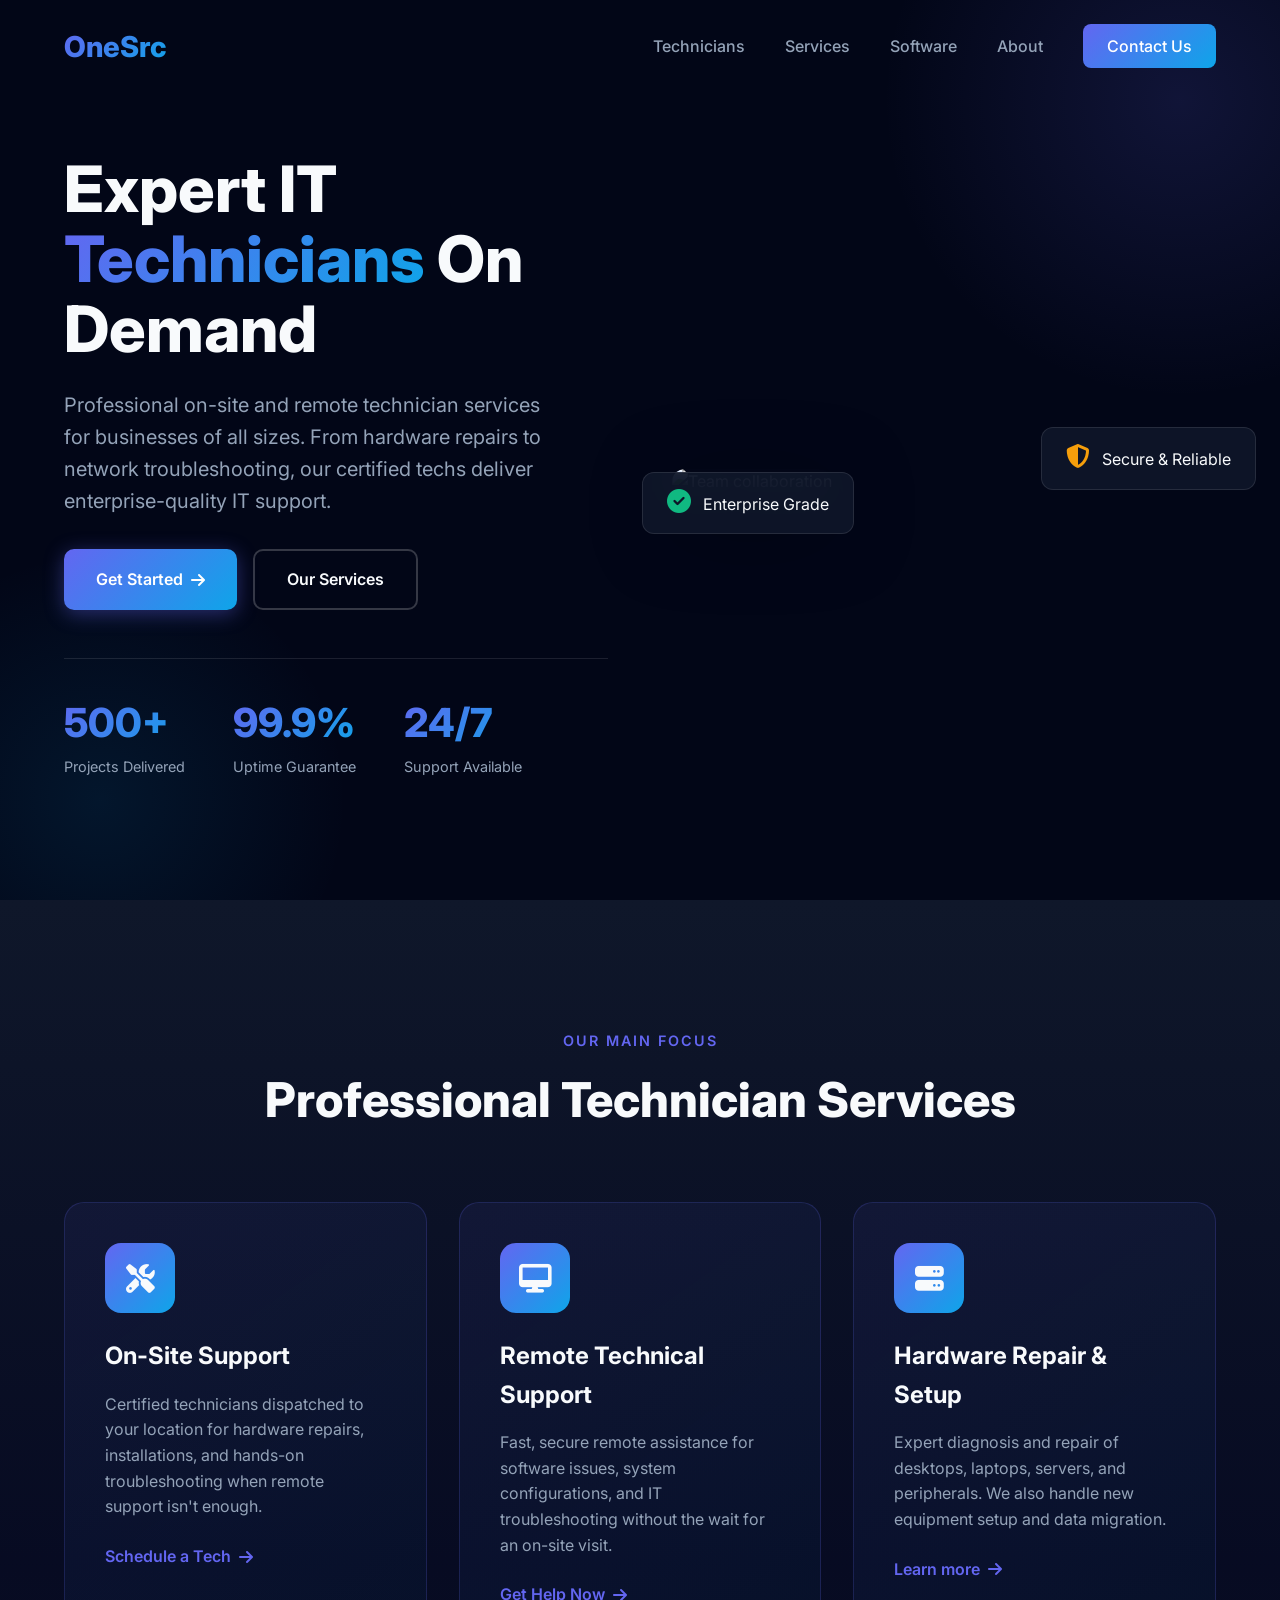
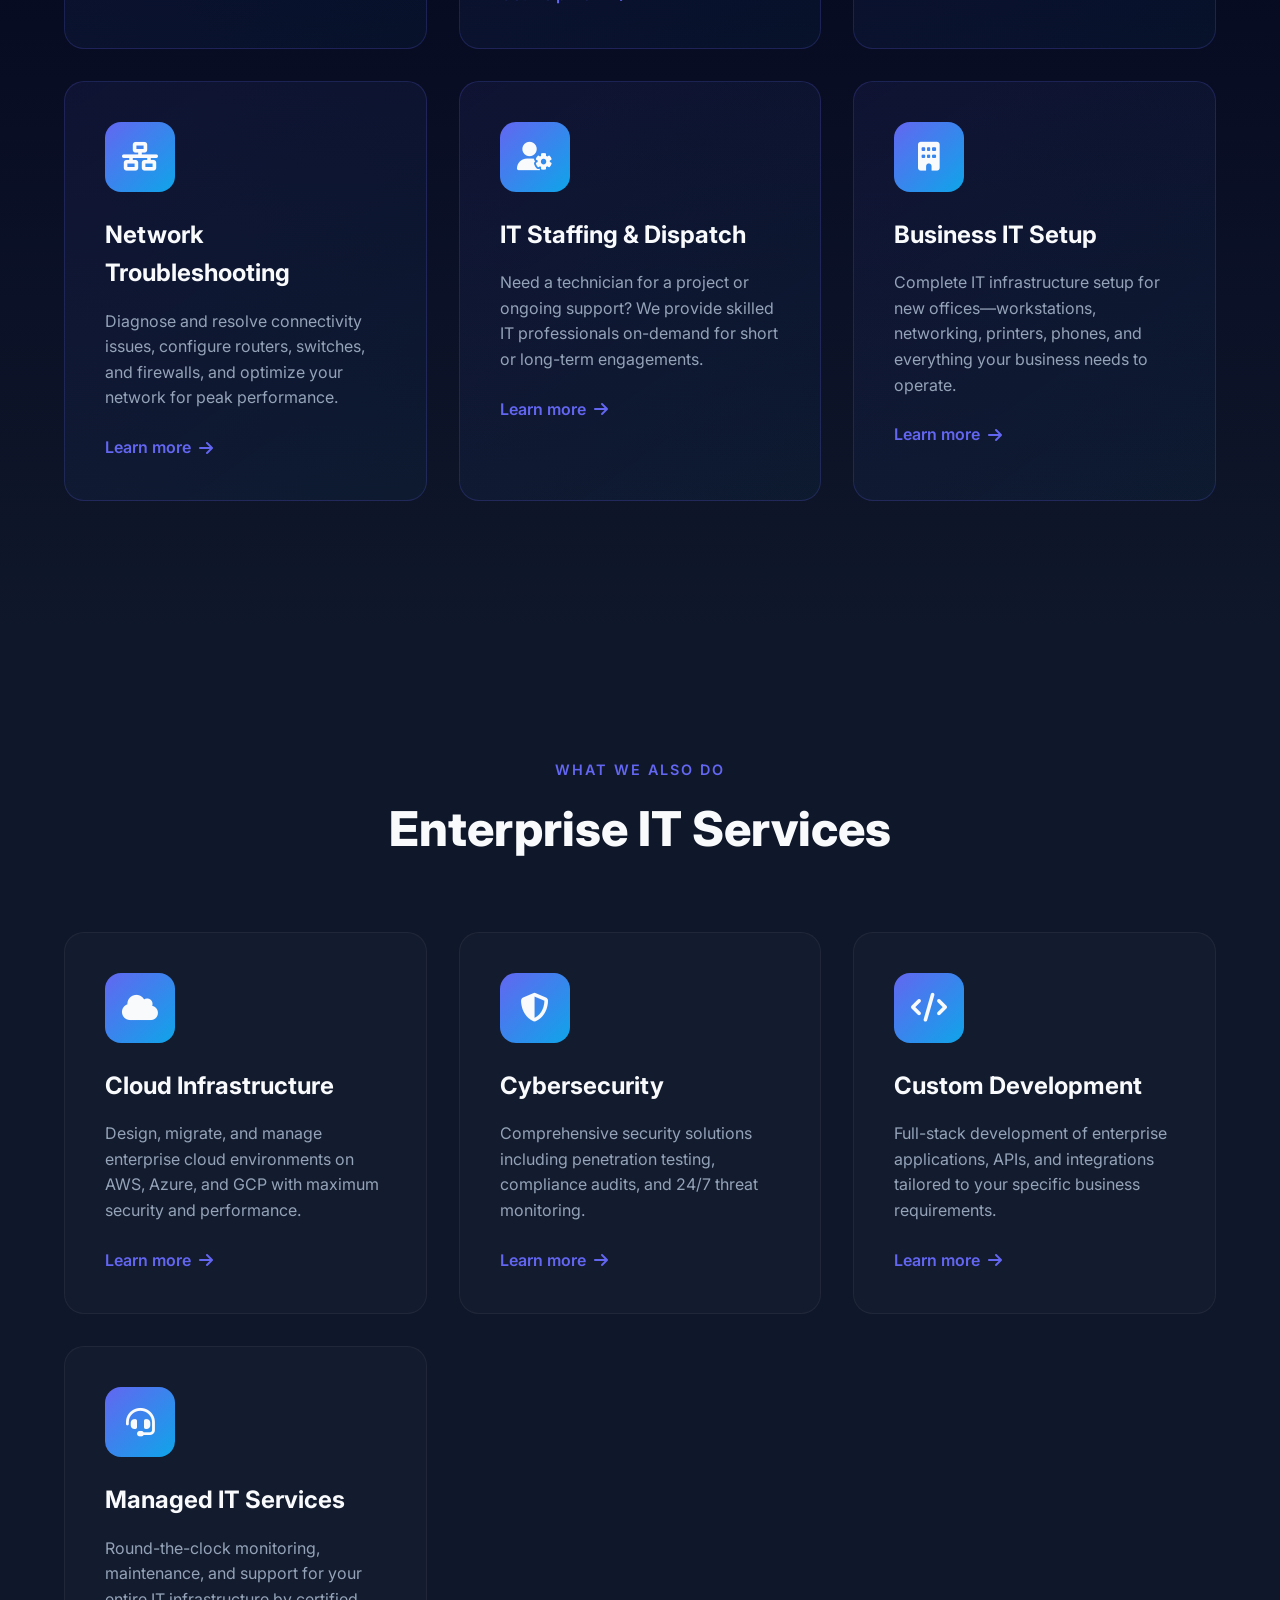
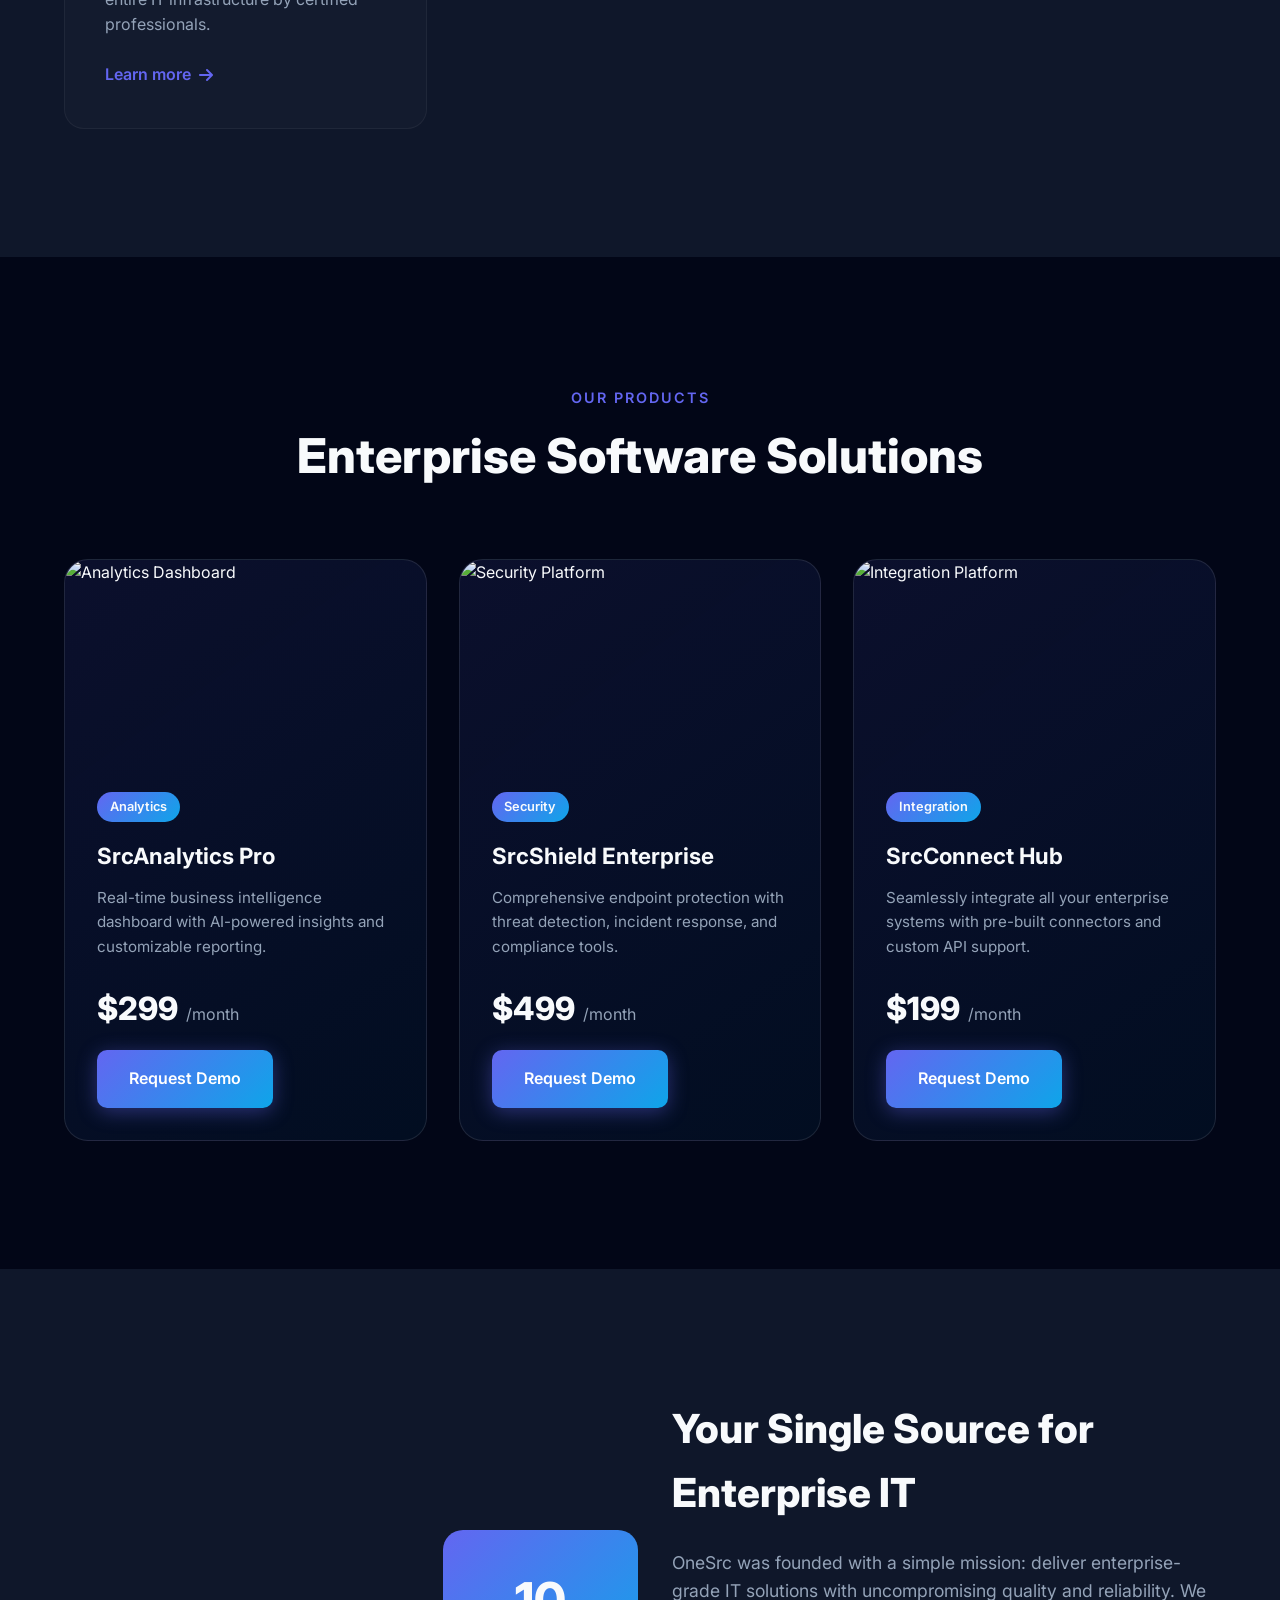
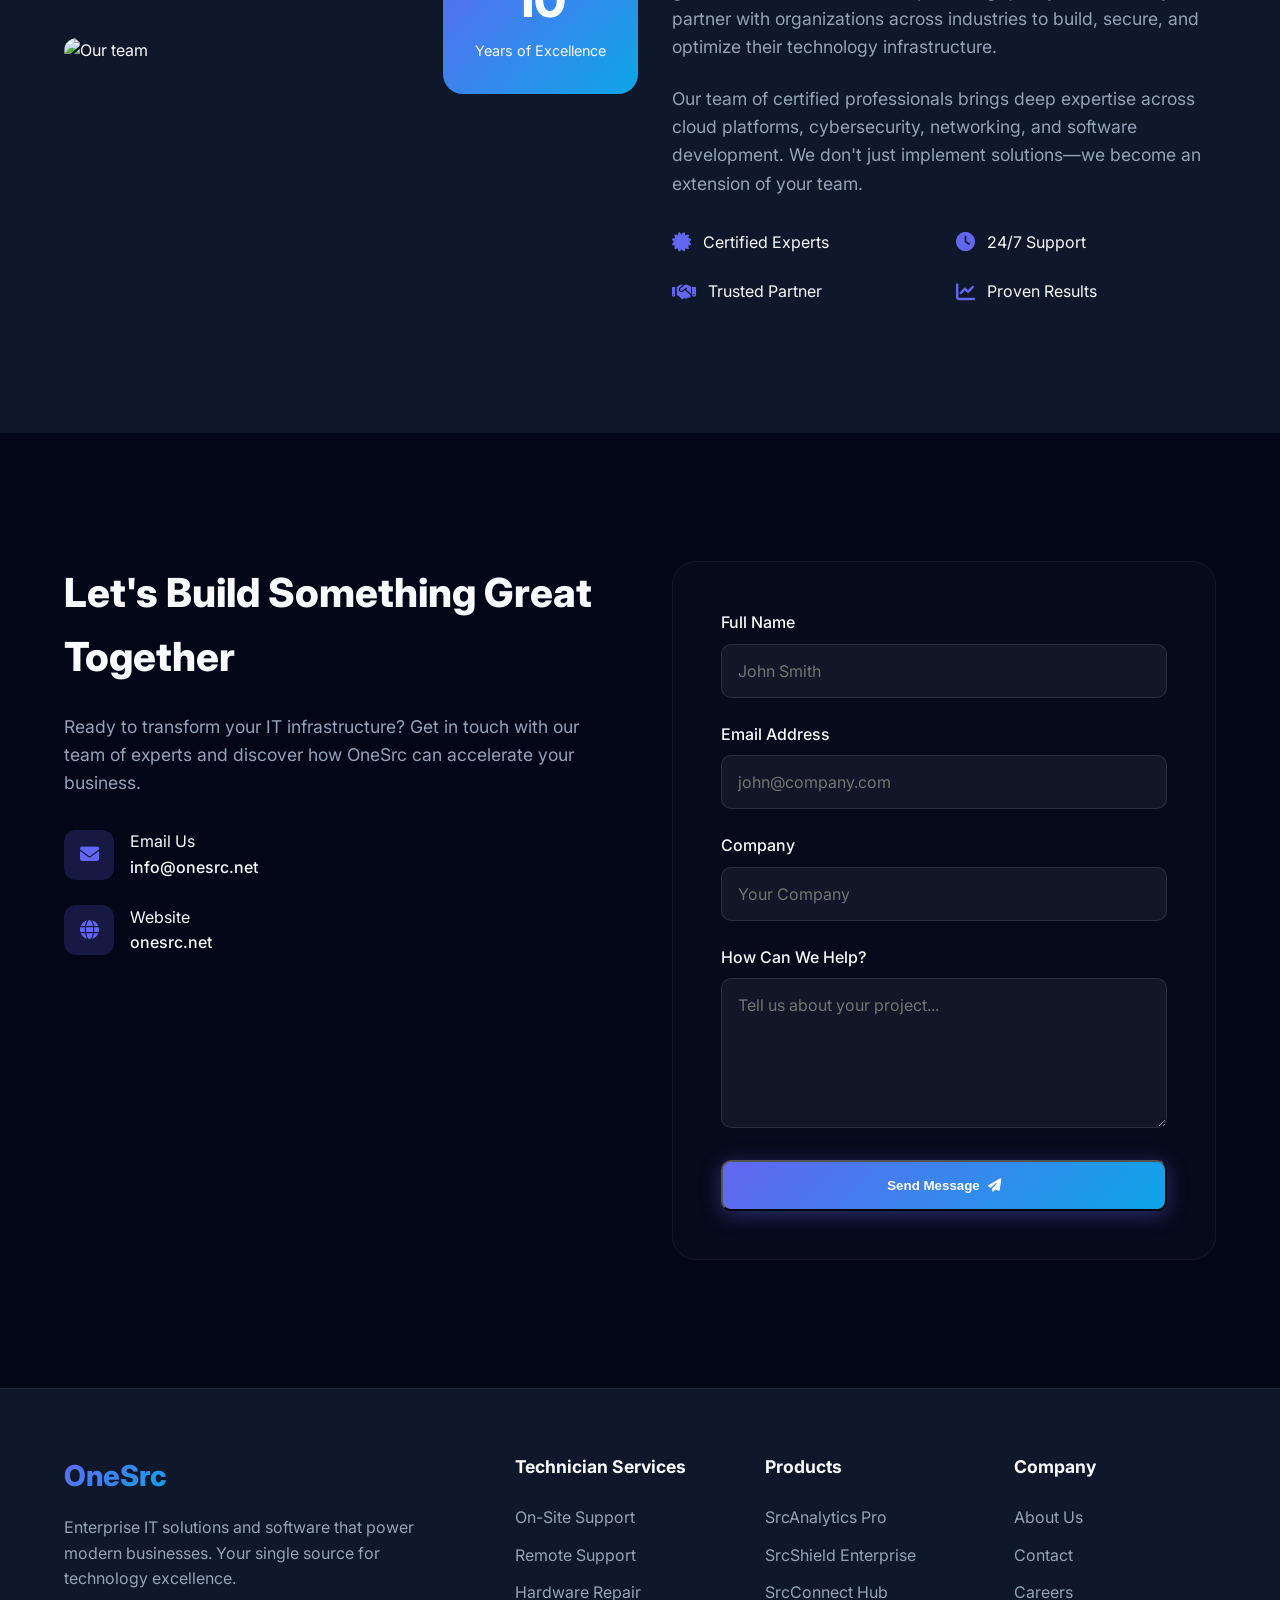
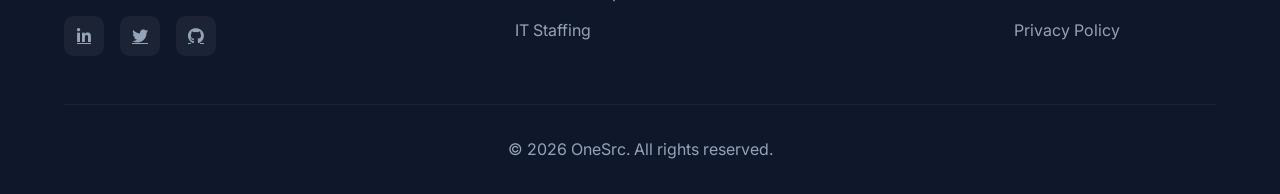
==== index.html @ 8cc58cd1 "Add files via upload" ====
<!DOCTYPE html>
<html lang="en">
<head>
    <meta charset="UTF-8">
    <meta name="viewport" content="width=device-width, initial-scale=1.0">
    <title>OneSrc | Enterprise IT Solutions & Software</title>
    <link href="https://fonts.googleapis.com/css2?family=Inter:wght@300;400;500;600;700;800&display=swap" rel="stylesheet">
    <link rel="stylesheet" href="https://cdnjs.cloudflare.com/ajax/libs/font-awesome/6.4.0/css/all.min.css">
    <style>
        * {
            margin: 0;
            padding: 0;
            box-sizing: border-box;
        }

        :root {
            --primary: #6366f1;
            --primary-dark: #4f46e5;
            --secondary: #0ea5e9;
            --dark: #0f172a;
            --darker: #020617;
            --light: #f8fafc;
            --gray: #94a3b8;
            --gradient: linear-gradient(135deg, #6366f1 0%, #0ea5e9 100%);
        }

        html {
            scroll-behavior: smooth;
        }

        body {
            font-family: 'Inter', sans-serif;
            background: var(--darker);
            color: var(--light);
            line-height: 1.6;
            overflow-x: hidden;
        }

        /* Navigation */
        nav {
            position: fixed;
            top: 0;
            width: 100%;
            padding: 1.5rem 5%;
            display: flex;
            justify-content: space-between;
            align-items: center;
            z-index: 1000;
            transition: all 0.3s ease;
        }

        nav.scrolled {
            background: rgba(15, 23, 42, 0.95);
            backdrop-filter: blur(20px);
            padding: 1rem 5%;
            box-shadow: 0 4px 30px rgba(0, 0, 0, 0.3);
        }

        .logo {
            font-size: 1.8rem;
            font-weight: 800;
            background: var(--gradient);
            -webkit-background-clip: text;
            -webkit-text-fill-color: transparent;
            background-clip: text;
        }

        .nav-links {
            display: flex;
            gap: 2.5rem;
            list-style: none;
        }

        .nav-links a {
            color: var(--gray);
            text-decoration: none;
            font-weight: 500;
            transition: color 0.3s ease;
        }

        .nav-links a:hover {
            color: var(--light);
        }

        .nav-cta {
            background: var(--gradient);
            padding: 0.75rem 1.5rem;
            border-radius: 8px;
            color: white !important;
        }

        .hamburger {
            display: none;
            flex-direction: column;
            cursor: pointer;
            gap: 5px;
        }

        .hamburger span {
            width: 25px;
            height: 2px;
            background: var(--light);
            transition: 0.3s;
        }

        /* Hero Section */
        .hero {
            min-height: 100vh;
            display: flex;
            align-items: center;
            justify-content: center;
            padding: 8rem 5% 4rem;
            position: relative;
            overflow: hidden;
        }

        .hero::before {
            content: '';
            position: absolute;
            width: 600px;
            height: 600px;
            background: radial-gradient(circle, rgba(99, 102, 241, 0.15) 0%, transparent 70%);
            top: -200px;
            right: -200px;
            animation: pulse 8s ease-in-out infinite;
        }

        .hero::after {
            content: '';
            position: absolute;
            width: 500px;
            height: 500px;
            background: radial-gradient(circle, rgba(14, 165, 233, 0.1) 0%, transparent 70%);
            bottom: -150px;
            left: -150px;
            animation: pulse 10s ease-in-out infinite reverse;
        }

        @keyframes pulse {
            0%, 100% { transform: scale(1); opacity: 0.5; }
            50% { transform: scale(1.2); opacity: 0.8; }
        }

        .hero-content {
            max-width: 1400px;
            display: grid;
            grid-template-columns: 1fr 1fr;
            gap: 4rem;
            align-items: center;
            position: relative;
            z-index: 1;
        }

        .hero-text h1 {
            font-size: 4rem;
            font-weight: 800;
            line-height: 1.1;
            margin-bottom: 1.5rem;
        }

        .hero-text h1 span {
            background: var(--gradient);
            -webkit-background-clip: text;
            -webkit-text-fill-color: transparent;
            background-clip: text;
        }

        .hero-text p {
            font-size: 1.25rem;
            color: var(--gray);
            margin-bottom: 2rem;
            max-width: 500px;
        }

        .hero-buttons {
            display: flex;
            gap: 1rem;
        }

        .btn {
            padding: 1rem 2rem;
            border-radius: 10px;
            font-weight: 600;
            text-decoration: none;
            transition: all 0.3s ease;
            display: inline-flex;
            align-items: center;
            gap: 0.5rem;
        }

        .btn-primary {
            background: var(--gradient);
            color: white;
            box-shadow: 0 4px 20px rgba(99, 102, 241, 0.4);
        }

        .btn-primary:hover {
            transform: translateY(-3px);
            box-shadow: 0 8px 30px rgba(99, 102, 241, 0.5);
        }

        .btn-secondary {
            background: transparent;
            color: var(--light);
            border: 2px solid rgba(255, 255, 255, 0.2);
        }

        .btn-secondary:hover {
            border-color: var(--primary);
            background: rgba(99, 102, 241, 0.1);
        }

        .hero-image {
            position: relative;
        }

        .hero-image img {
            width: 100%;
            border-radius: 20px;
            box-shadow: 0 25px 80px rgba(0, 0, 0, 0.5);
        }

        .floating-card {
            position: absolute;
            background: rgba(15, 23, 42, 0.9);
            backdrop-filter: blur(20px);
            padding: 1rem 1.5rem;
            border-radius: 12px;
            border: 1px solid rgba(255, 255, 255, 0.1);
            animation: float 6s ease-in-out infinite;
        }

        .floating-card.card-1 {
            top: 10%;
            left: -30px;
            animation-delay: 0s;
        }

        .floating-card.card-2 {
            bottom: 20%;
            right: -40px;
            animation-delay: 2s;
        }

        @keyframes float {
            0%, 100% { transform: translateY(0); }
            50% { transform: translateY(-15px); }
        }

        .floating-card i {
            font-size: 1.5rem;
            margin-right: 0.5rem;
        }

        .floating-card.card-1 i { color: #10b981; }
        .floating-card.card-2 i { color: #f59e0b; }

        /* Stats */
        .stats {
            display: flex;
            gap: 3rem;
            margin-top: 3rem;
            padding-top: 2rem;
            border-top: 1px solid rgba(255, 255, 255, 0.1);
        }

        .stat h3 {
            font-size: 2.5rem;
            font-weight: 800;
            background: var(--gradient);
            -webkit-background-clip: text;
            -webkit-text-fill-color: transparent;
            background-clip: text;
        }

        .stat p {
            color: var(--gray);
            font-size: 0.9rem;
        }

        /* Services Section */
        .services {
            padding: 8rem 5%;
            background: var(--dark);
        }

        .section-header {
            text-align: center;
            margin-bottom: 4rem;
        }

        .section-header span {
            color: var(--primary);
            font-weight: 600;
            text-transform: uppercase;
            letter-spacing: 2px;
            font-size: 0.9rem;
        }

        .section-header h2 {
            font-size: 3rem;
            font-weight: 800;
            margin-top: 0.5rem;
        }

        .services-grid {
            display: grid;
            grid-template-columns: repeat(auto-fit, minmax(350px, 1fr));
            gap: 2rem;
            max-width: 1400px;
            margin: 0 auto;
        }

        .service-card {
            background: rgba(255, 255, 255, 0.02);
            border: 1px solid rgba(255, 255, 255, 0.05);
            border-radius: 20px;
            padding: 2.5rem;
            transition: all 0.4s ease;
            position: relative;
            overflow: hidden;
        }

        .service-card::before {
            content: '';
            position: absolute;
            top: 0;
            left: 0;
            right: 0;
            height: 3px;
            background: var(--gradient);
            transform: scaleX(0);
            transition: transform 0.4s ease;
        }

        .service-card:hover {
            transform: translateY(-10px);
            border-color: rgba(99, 102, 241, 0.3);
            background: rgba(255, 255, 255, 0.05);
        }

        .service-card:hover::before {
            transform: scaleX(1);
        }

        .service-icon {
            width: 70px;
            height: 70px;
            background: var(--gradient);
            border-radius: 16px;
            display: flex;
            align-items: center;
            justify-content: center;
            font-size: 1.8rem;
            margin-bottom: 1.5rem;
        }

        .service-card h3 {
            font-size: 1.5rem;
            margin-bottom: 1rem;
        }

        .service-card p {
            color: var(--gray);
            margin-bottom: 1.5rem;
        }

        .service-card a {
            color: var(--primary);
            text-decoration: none;
            font-weight: 600;
            display: inline-flex;
            align-items: center;
            gap: 0.5rem;
            transition: gap 0.3s ease;
        }

        .service-card a:hover {
            gap: 1rem;
        }

        /* Featured technician cards */
        .technician-focus {
            background: linear-gradient(180deg, var(--dark) 0%, rgba(99, 102, 241, 0.05) 50%, var(--dark) 100%);
        }

        .service-card.featured {
            background: linear-gradient(145deg, rgba(99, 102, 241, 0.08), rgba(14, 165, 233, 0.04));
            border-color: rgba(99, 102, 241, 0.2);
        }

        .service-card.featured:hover {
            border-color: rgba(99, 102, 241, 0.5);
            box-shadow: 0 20px 60px rgba(99, 102, 241, 0.15);
        }

        /* Software Section */
        .software {
            padding: 8rem 5%;
            background: var(--darker);
        }

        .software-grid {
            display: grid;
            grid-template-columns: repeat(auto-fit, minmax(300px, 1fr));
            gap: 2rem;
            max-width: 1400px;
            margin: 0 auto;
        }

        .software-card {
            background: linear-gradient(145deg, rgba(99, 102, 241, 0.1), rgba(14, 165, 233, 0.05));
            border: 1px solid rgba(255, 255, 255, 0.1);
            border-radius: 24px;
            overflow: hidden;
            transition: all 0.4s ease;
        }

        .software-card:hover {
            transform: scale(1.02);
            box-shadow: 0 20px 60px rgba(99, 102, 241, 0.2);
        }

        .software-image {
            height: 200px;
            overflow: hidden;
        }

        .software-image img {
            width: 100%;
            height: 100%;
            object-fit: cover;
            transition: transform 0.4s ease;
        }

        .software-card:hover .software-image img {
            transform: scale(1.1);
        }

        .software-content {
            padding: 2rem;
        }

        .software-tag {
            background: var(--gradient);
            padding: 0.3rem 0.8rem;
            border-radius: 20px;
            font-size: 0.8rem;
            font-weight: 600;
            display: inline-block;
            margin-bottom: 1rem;
        }

        .software-content h3 {
            font-size: 1.4rem;
            margin-bottom: 0.75rem;
        }

        .software-content p {
            color: var(--gray);
            font-size: 0.95rem;
            margin-bottom: 1.5rem;
        }

        .software-price {
            display: flex;
            align-items: baseline;
            gap: 0.5rem;
            margin-bottom: 1rem;
        }

        .software-price .price {
            font-size: 2rem;
            font-weight: 800;
        }

        .software-price .period {
            color: var(--gray);
        }

        /* About Section */
        .about {
            padding: 8rem 5%;
            background: var(--dark);
        }

        .about-content {
            max-width: 1400px;
            margin: 0 auto;
            display: grid;
            grid-template-columns: 1fr 1fr;
            gap: 4rem;
            align-items: center;
        }

        .about-image {
            position: relative;
        }

        .about-image img {
            width: 100%;
            border-radius: 20px;
        }

        .experience-badge {
            position: absolute;
            bottom: -30px;
            right: -30px;
            background: var(--gradient);
            padding: 2rem;
            border-radius: 20px;
            text-align: center;
        }

        .experience-badge h3 {
            font-size: 3rem;
            font-weight: 800;
        }

        .experience-badge p {
            font-size: 0.9rem;
        }

        .about-text h2 {
            font-size: 2.5rem;
            font-weight: 800;
            margin-bottom: 1.5rem;
        }

        .about-text p {
            color: var(--gray);
            margin-bottom: 1.5rem;
            font-size: 1.1rem;
        }

        .about-features {
            display: grid;
            grid-template-columns: 1fr 1fr;
            gap: 1.5rem;
            margin-top: 2rem;
        }

        .about-feature {
            display: flex;
            align-items: center;
            gap: 0.75rem;
        }

        .about-feature i {
            color: var(--primary);
            font-size: 1.2rem;
        }

        /* Contact Section */
        .contact {
            padding: 8rem 5%;
            background: var(--darker);
        }

        .contact-content {
            max-width: 1200px;
            margin: 0 auto;
            display: grid;
            grid-template-columns: 1fr 1fr;
            gap: 4rem;
        }

        .contact-info h2 {
            font-size: 2.5rem;
            font-weight: 800;
            margin-bottom: 1.5rem;
        }

        .contact-info > p {
            color: var(--gray);
            margin-bottom: 2rem;
            font-size: 1.1rem;
        }

        .contact-methods {
            display: flex;
            flex-direction: column;
            gap: 1.5rem;
        }

        .contact-method {
            display: flex;
            align-items: center;
            gap: 1rem;
        }

        .contact-method i {
            width: 50px;
            height: 50px;
            background: rgba(99, 102, 241, 0.2);
            border-radius: 12px;
            display: flex;
            align-items: center;
            justify-content: center;
            color: var(--primary);
            font-size: 1.2rem;
        }

        .contact-method a {
            color: var(--light);
            text-decoration: none;
            font-weight: 500;
            transition: color 0.3s ease;
        }

        .contact-method a:hover {
            color: var(--primary);
        }

        .contact-form {
            background: rgba(255, 255, 255, 0.02);
            border: 1px solid rgba(255, 255, 255, 0.05);
            border-radius: 24px;
            padding: 3rem;
        }

        .form-group {
            margin-bottom: 1.5rem;
        }

        .form-group label {
            display: block;
            margin-bottom: 0.5rem;
            font-weight: 500;
        }

        .form-group input,
        .form-group textarea {
            width: 100%;
            padding: 1rem;
            background: rgba(255, 255, 255, 0.05);
            border: 1px solid rgba(255, 255, 255, 0.1);
            border-radius: 10px;
            color: var(--light);
            font-family: inherit;
            font-size: 1rem;
            transition: border-color 0.3s ease;
        }

        .form-group input:focus,
        .form-group textarea:focus {
            outline: none;
            border-color: var(--primary);
        }

        .form-group textarea {
            resize: vertical;
            min-height: 150px;
        }

        .contact-form .btn {
            width: 100%;
            justify-content: center;
        }

        /* Footer */
        footer {
            background: var(--dark);
            padding: 4rem 5% 2rem;
            border-top: 1px solid rgba(255, 255, 255, 0.05);
        }

        .footer-content {
            max-width: 1400px;
            margin: 0 auto;
            display: grid;
            grid-template-columns: 2fr 1fr 1fr 1fr;
            gap: 3rem;
        }

        .footer-brand .logo {
            margin-bottom: 1rem;
            display: inline-block;
        }

        .footer-brand p {
            color: var(--gray);
            margin-bottom: 1.5rem;
        }

        .social-links {
            display: flex;
            gap: 1rem;
        }

        .social-links a {
            width: 40px;
            height: 40px;
            background: rgba(255, 255, 255, 0.05);
            border-radius: 10px;
            display: flex;
            align-items: center;
            justify-content: center;
            color: var(--gray);
            transition: all 0.3s ease;
        }

        .social-links a:hover {
            background: var(--gradient);
            color: white;
        }

        .footer-links h4 {
            font-size: 1.1rem;
            margin-bottom: 1.5rem;
        }

        .footer-links ul {
            list-style: none;
        }

        .footer-links li {
            margin-bottom: 0.75rem;
        }

        .footer-links a {
            color: var(--gray);
            text-decoration: none;
            transition: color 0.3s ease;
        }

        .footer-links a:hover {
            color: var(--light);
        }

        .footer-bottom {
            max-width: 1400px;
            margin: 3rem auto 0;
            padding-top: 2rem;
            border-top: 1px solid rgba(255, 255, 255, 0.05);
            text-align: center;
            color: var(--gray);
        }

        /* Mobile Responsive */
        @media (max-width: 1024px) {
            .hero-content {
                grid-template-columns: 1fr;
                text-align: center;
            }

            .hero-text h1 {
                font-size: 3rem;
            }

            .hero-text p {
                margin: 0 auto 2rem;
            }

            .hero-buttons {
                justify-content: center;
            }

            .stats {
                justify-content: center;
            }

            .hero-image {
                max-width: 600px;
                margin: 0 auto;
            }

            .about-content,
            .contact-content {
                grid-template-columns: 1fr;
            }

            .footer-content {
                grid-template-columns: 1fr 1fr;
            }
        }

        @media (max-width: 768px) {
            .nav-links {
                display: none;
                position: absolute;
                top: 100%;
                left: 0;
                right: 0;
                background: var(--dark);
                flex-direction: column;
                padding: 2rem;
                gap: 1.5rem;
            }

            .nav-links.active {
                display: flex;
            }

            .hamburger {
                display: flex;
            }

            .hero-text h1 {
                font-size: 2.5rem;
            }

            .section-header h2 {
                font-size: 2rem;
            }

            .services-grid {
                grid-template-columns: 1fr;
            }

            .stats {
                flex-direction: column;
                align-items: center;
                gap: 1.5rem;
            }

            .floating-card {
                display: none;
            }

            .experience-badge {
                position: relative;
                bottom: 0;
                right: 0;
                margin-top: 1rem;
            }

            .footer-content {
                grid-template-columns: 1fr;
                text-align: center;
            }

            .social-links {
                justify-content: center;
            }
        }
    </style>
</head>
<body>
    <!-- Navigation -->
    <nav>
        <div class="logo">OneSrc</div>
        <ul class="nav-links">
            <li><a href="#technicians">Technicians</a></li>
            <li><a href="#services">Services</a></li>
            <li><a href="#software">Software</a></li>
            <li><a href="#about">About</a></li>
            <li><a href="#contact" class="nav-cta">Contact Us</a></li>
        </ul>
        <div class="hamburger" onclick="toggleMenu()">
            <span></span>
            <span></span>
            <span></span>
        </div>
    </nav>

    <!-- Hero Section -->
    <section class="hero">
        <div class="hero-content">
            <div class="hero-text">
                <h1>Expert IT <span>Technicians</span> On Demand</h1>
                <p>Professional on-site and remote technician services for businesses of all sizes. From hardware repairs to network troubleshooting, our certified techs deliver enterprise-quality IT support.</p>
                <div class="hero-buttons">
                    <a href="#contact" class="btn btn-primary">
                        Get Started <i class="fas fa-arrow-right"></i>
                    </a>
                    <a href="#services" class="btn btn-secondary">
                        Our Services
                    </a>
                </div>
                <div class="stats">
                    <div class="stat">
                        <h3>500+</h3>
                        <p>Projects Delivered</p>
                    </div>
                    <div class="stat">
                        <h3>99.9%</h3>
                        <p>Uptime Guarantee</p>
                    </div>
                    <div class="stat">
                        <h3>24/7</h3>
                        <p>Support Available</p>
                    </div>
                </div>
            </div>
            <div class="hero-image">
                <img src="https://images.unsplash.com/photo-1551434678-e076c223a692?w=800&h=600&fit=crop" alt="Team collaboration">
                <div class="floating-card card-1">
                    <i class="fas fa-check-circle"></i>
                    <span>Enterprise Grade</span>
                </div>
                <div class="floating-card card-2">
                    <i class="fas fa-shield-alt"></i>
                    <span>Secure & Reliable</span>
                </div>
            </div>
        </div>
    </section>

    <!-- Technician Services Section (Main Focus) -->
    <section class="services technician-focus" id="technicians">
        <div class="section-header">
            <span>Our Main Focus</span>
            <h2>Professional Technician Services</h2>
        </div>
        <div class="services-grid">
            <div class="service-card featured">
                <div class="service-icon">
                    <i class="fas fa-tools"></i>
                </div>
                <h3>On-Site Support</h3>
                <p>Certified technicians dispatched to your location for hardware repairs, installations, and hands-on troubleshooting when remote support isn't enough.</p>
                <a href="#contact">Schedule a Tech <i class="fas fa-arrow-right"></i></a>
            </div>
            <div class="service-card featured">
                <div class="service-icon">
                    <i class="fas fa-desktop"></i>
                </div>
                <h3>Remote Technical Support</h3>
                <p>Fast, secure remote assistance for software issues, system configurations, and IT troubleshooting without the wait for an on-site visit.</p>
                <a href="#contact">Get Help Now <i class="fas fa-arrow-right"></i></a>
            </div>
            <div class="service-card featured">
                <div class="service-icon">
                    <i class="fas fa-server"></i>
                </div>
                <h3>Hardware Repair & Setup</h3>
                <p>Expert diagnosis and repair of desktops, laptops, servers, and peripherals. We also handle new equipment setup and data migration.</p>
                <a href="#contact">Learn more <i class="fas fa-arrow-right"></i></a>
            </div>
            <div class="service-card featured">
                <div class="service-icon">
                    <i class="fas fa-network-wired"></i>
                </div>
                <h3>Network Troubleshooting</h3>
                <p>Diagnose and resolve connectivity issues, configure routers, switches, and firewalls, and optimize your network for peak performance.</p>
                <a href="#contact">Learn more <i class="fas fa-arrow-right"></i></a>
            </div>
            <div class="service-card featured">
                <div class="service-icon">
                    <i class="fas fa-user-cog"></i>
                </div>
                <h3>IT Staffing & Dispatch</h3>
                <p>Need a technician for a project or ongoing support? We provide skilled IT professionals on-demand for short or long-term engagements.</p>
                <a href="#contact">Learn more <i class="fas fa-arrow-right"></i></a>
            </div>
            <div class="service-card featured">
                <div class="service-icon">
                    <i class="fas fa-building"></i>
                </div>
                <h3>Business IT Setup</h3>
                <p>Complete IT infrastructure setup for new offices—workstations, networking, printers, phones, and everything your business needs to operate.</p>
                <a href="#contact">Learn more <i class="fas fa-arrow-right"></i></a>
            </div>
        </div>
    </section>

    <!-- Additional Services Section -->
    <section class="services" id="services">
        <div class="section-header">
            <span>What We Also Do</span>
            <h2>Enterprise IT Services</h2>
        </div>
        <div class="services-grid">
            <div class="service-card">
                <div class="service-icon">
                    <i class="fas fa-cloud"></i>
                </div>
                <h3>Cloud Infrastructure</h3>
                <p>Design, migrate, and manage enterprise cloud environments on AWS, Azure, and GCP with maximum security and performance.</p>
                <a href="#contact">Learn more <i class="fas fa-arrow-right"></i></a>
            </div>
            <div class="service-card">
                <div class="service-icon">
                    <i class="fas fa-shield-alt"></i>
                </div>
                <h3>Cybersecurity</h3>
                <p>Comprehensive security solutions including penetration testing, compliance audits, and 24/7 threat monitoring.</p>
                <a href="#contact">Learn more <i class="fas fa-arrow-right"></i></a>
            </div>
            <div class="service-card">
                <div class="service-icon">
                    <i class="fas fa-code"></i>
                </div>
                <h3>Custom Development</h3>
                <p>Full-stack development of enterprise applications, APIs, and integrations tailored to your specific business requirements.</p>
                <a href="#contact">Learn more <i class="fas fa-arrow-right"></i></a>
            </div>
            <div class="service-card">
                <div class="service-icon">
                    <i class="fas fa-headset"></i>
                </div>
                <h3>Managed IT Services</h3>
                <p>Round-the-clock monitoring, maintenance, and support for your entire IT infrastructure by certified professionals.</p>
                <a href="#contact">Learn more <i class="fas fa-arrow-right"></i></a>
            </div>
        </div>
    </section>

    <!-- Software Section -->
    <section class="software" id="software">
        <div class="section-header">
            <span>Our Products</span>
            <h2>Enterprise Software Solutions</h2>
        </div>
        <div class="software-grid">
            <div class="software-card">
                <div class="software-image">
                    <img src="https://images.unsplash.com/photo-1551288049-bebda4e38f71?w=600&h=400&fit=crop" alt="Analytics Dashboard">
                </div>
                <div class="software-content">
                    <span class="software-tag">Analytics</span>
                    <h3>SrcAnalytics Pro</h3>
                    <p>Real-time business intelligence dashboard with AI-powered insights and customizable reporting.</p>
                    <div class="software-price">
                        <span class="price">$299</span>
                        <span class="period">/month</span>
                    </div>
                    <a href="#contact" class="btn btn-primary">Request Demo</a>
                </div>
            </div>
            <div class="software-card">
                <div class="software-image">
                    <img src="https://images.unsplash.com/photo-1563986768609-322da13575f3?w=600&h=400&fit=crop" alt="Security Platform">
                </div>
                <div class="software-content">
                    <span class="software-tag">Security</span>
                    <h3>SrcShield Enterprise</h3>
                    <p>Comprehensive endpoint protection with threat detection, incident response, and compliance tools.</p>
                    <div class="software-price">
                        <span class="price">$499</span>
                        <span class="period">/month</span>
                    </div>
                    <a href="#contact" class="btn btn-primary">Request Demo</a>
                </div>
            </div>
            <div class="software-card">
                <div class="software-image">
                    <img src="https://images.unsplash.com/photo-1460925895917-afdab827c52f?w=600&h=400&fit=crop" alt="Integration Platform">
                </div>
                <div class="software-content">
                    <span class="software-tag">Integration</span>
                    <h3>SrcConnect Hub</h3>
                    <p>Seamlessly integrate all your enterprise systems with pre-built connectors and custom API support.</p>
                    <div class="software-price">
                        <span class="price">$199</span>
                        <span class="period">/month</span>
                    </div>
                    <a href="#contact" class="btn btn-primary">Request Demo</a>
                </div>
            </div>
        </div>
    </section>

    <!-- About Section -->
    <section class="about" id="about">
        <div class="about-content">
            <div class="about-image">
                <img src="https://images.unsplash.com/photo-1522071820081-009f0129c71c?w=800&h=600&fit=crop" alt="Our team">
                <div class="experience-badge">
                    <h3>10</h3>
                    <p>Years of Excellence</p>
                </div>
            </div>
            <div class="about-text">
                <h2>Your Single Source for Enterprise IT</h2>
                <p>OneSrc was founded with a simple mission: deliver enterprise-grade IT solutions with uncompromising quality and reliability. We partner with organizations across industries to build, secure, and optimize their technology infrastructure.</p>
                <p>Our team of certified professionals brings deep expertise across cloud platforms, cybersecurity, networking, and software development. We don't just implement solutions—we become an extension of your team.</p>
                <div class="about-features">
                    <div class="about-feature">
                        <i class="fas fa-certificate"></i>
                        <span>Certified Experts</span>
                    </div>
                    <div class="about-feature">
                        <i class="fas fa-clock"></i>
                        <span>24/7 Support</span>
                    </div>
                    <div class="about-feature">
                        <i class="fas fa-handshake"></i>
                        <span>Trusted Partner</span>
                    </div>
                    <div class="about-feature">
                        <i class="fas fa-chart-line"></i>
                        <span>Proven Results</span>
                    </div>
                </div>
            </div>
        </div>
    </section>

    <!-- Contact Section -->
    <section class="contact" id="contact">
        <div class="contact-content">
            <div class="contact-info">
                <h2>Let's Build Something Great Together</h2>
                <p>Ready to transform your IT infrastructure? Get in touch with our team of experts and discover how OneSrc can accelerate your business.</p>
                <div class="contact-methods">
                    <div class="contact-method">
                        <i class="fas fa-envelope"></i>
                        <div>
                            <p>Email Us</p>
                            <a href="mailto:info@onesrc.net">info@onesrc.net</a>
                        </div>
                    </div>
                    <div class="contact-method">
                        <i class="fas fa-globe"></i>
                        <div>
                            <p>Website</p>
                            <a href="https://onesrc.net">onesrc.net</a>
                        </div>
                    </div>
                </div>
            </div>
            <form class="contact-form" onsubmit="handleSubmit(event)">
                <div class="form-group">
                    <label for="name">Full Name</label>
                    <input type="text" id="name" name="name" required placeholder="John Smith">
                </div>
                <div class="form-group">
                    <label for="email">Email Address</label>
                    <input type="email" id="email" name="email" required placeholder="john@company.com">
                </div>
                <div class="form-group">
                    <label for="company">Company</label>
                    <input type="text" id="company" name="company" placeholder="Your Company">
                </div>
                <div class="form-group">
                    <label for="message">How Can We Help?</label>
                    <textarea id="message" name="message" required placeholder="Tell us about your project..."></textarea>
                </div>
                <button type="submit" class="btn btn-primary">
                    Send Message <i class="fas fa-paper-plane"></i>
                </button>
            </form>
        </div>
    </section>

    <!-- Footer -->
    <footer>
        <div class="footer-content">
            <div class="footer-brand">
                <div class="logo">OneSrc</div>
                <p>Enterprise IT solutions and software that power modern businesses. Your single source for technology excellence.</p>
                <div class="social-links">
                    <a href="#"><i class="fab fa-linkedin-in"></i></a>
                    <a href="#"><i class="fab fa-twitter"></i></a>
                    <a href="#"><i class="fab fa-github"></i></a>
                </div>
            </div>
            <div class="footer-links">
                <h4>Technician Services</h4>
                <ul>
                    <li><a href="#technicians">On-Site Support</a></li>
                    <li><a href="#technicians">Remote Support</a></li>
                    <li><a href="#technicians">Hardware Repair</a></li>
                    <li><a href="#technicians">IT Staffing</a></li>
                </ul>
            </div>
            <div class="footer-links">
                <h4>Products</h4>
                <ul>
                    <li><a href="#software">SrcAnalytics Pro</a></li>
                    <li><a href="#software">SrcShield Enterprise</a></li>
                    <li><a href="#software">SrcConnect Hub</a></li>
                </ul>
            </div>
            <div class="footer-links">
                <h4>Company</h4>
                <ul>
                    <li><a href="#about">About Us</a></li>
                    <li><a href="#contact">Contact</a></li>
                    <li><a href="#">Careers</a></li>
                    <li><a href="#">Privacy Policy</a></li>
                </ul>
            </div>
        </div>
        <div class="footer-bottom">
            <p>&copy; 2026 OneSrc. All rights reserved.</p>
        </div>
    </footer>

    <script>
        // Navbar scroll effect
        window.addEventListener('scroll', () => {
            const nav = document.querySelector('nav');
            if (window.scrollY > 100) {
                nav.classList.add('scrolled');
            } else {
                nav.classList.remove('scrolled');
            }
        });

        // Mobile menu toggle
        function toggleMenu() {
            document.querySelector('.nav-links').classList.toggle('active');
        }

        // Close mobile menu on link click
        document.querySelectorAll('.nav-links a').forEach(link => {
            link.addEventListener('click', () => {
                document.querySelector('.nav-links').classList.remove('active');
            });
        });

        // Form submission
        function handleSubmit(e) {
            e.preventDefault();
            const formData = new FormData(e.target);
            const name = formData.get('name');
            const email = formData.get('email');
            const company = formData.get('company');
            const message = formData.get('message');
            
            // Create mailto link with form data
            const subject = encodeURIComponent(`Contact from ${name} - ${company || 'Website'}`);
            const body = encodeURIComponent(`Name: ${name}\nEmail: ${email}\nCompany: ${company}\n\nMessage:\n${message}`);
            
            window.location.href = `mailto:info@onesrc.net?subject=${subject}&body=${body}`;
            
            // Show success message
            alert('Thank you for your message! Your email client will open to send the message.');
        }

        // Smooth scroll for anchor links
        document.querySelectorAll('a[href^="#"]').forEach(anchor => {
            anchor.addEventListener('click', function(e) {
                e.preventDefault();
                const target = document.querySelector(this.getAttribute('href'));
                if (target) {
                    target.scrollIntoView({
                        behavior: 'smooth',
                        block: 'start'
                    });
                }
            });
        });

        // Intersection Observer for animations
        const observerOptions = {
            threshold: 0.1,
            rootMargin: '0px 0px -50px 0px'
        };

        const observer = new IntersectionObserver((entries) => {
            entries.forEach(entry => {
                if (entry.isIntersecting) {
                    entry.target.style.opacity = '1';
                    entry.target.style.transform = 'translateY(0)';
                }
            });
        }, observerOptions);

        // Observe service cards and software cards
        document.querySelectorAll('.service-card, .software-card').forEach(card => {
            card.style.opacity = '0';
            card.style.transform = 'translateY(30px)';
            card.style.transition = 'opacity 0.6s ease, transform 0.6s ease';
            observer.observe(card);
        });
    </script>
</body>
</html>
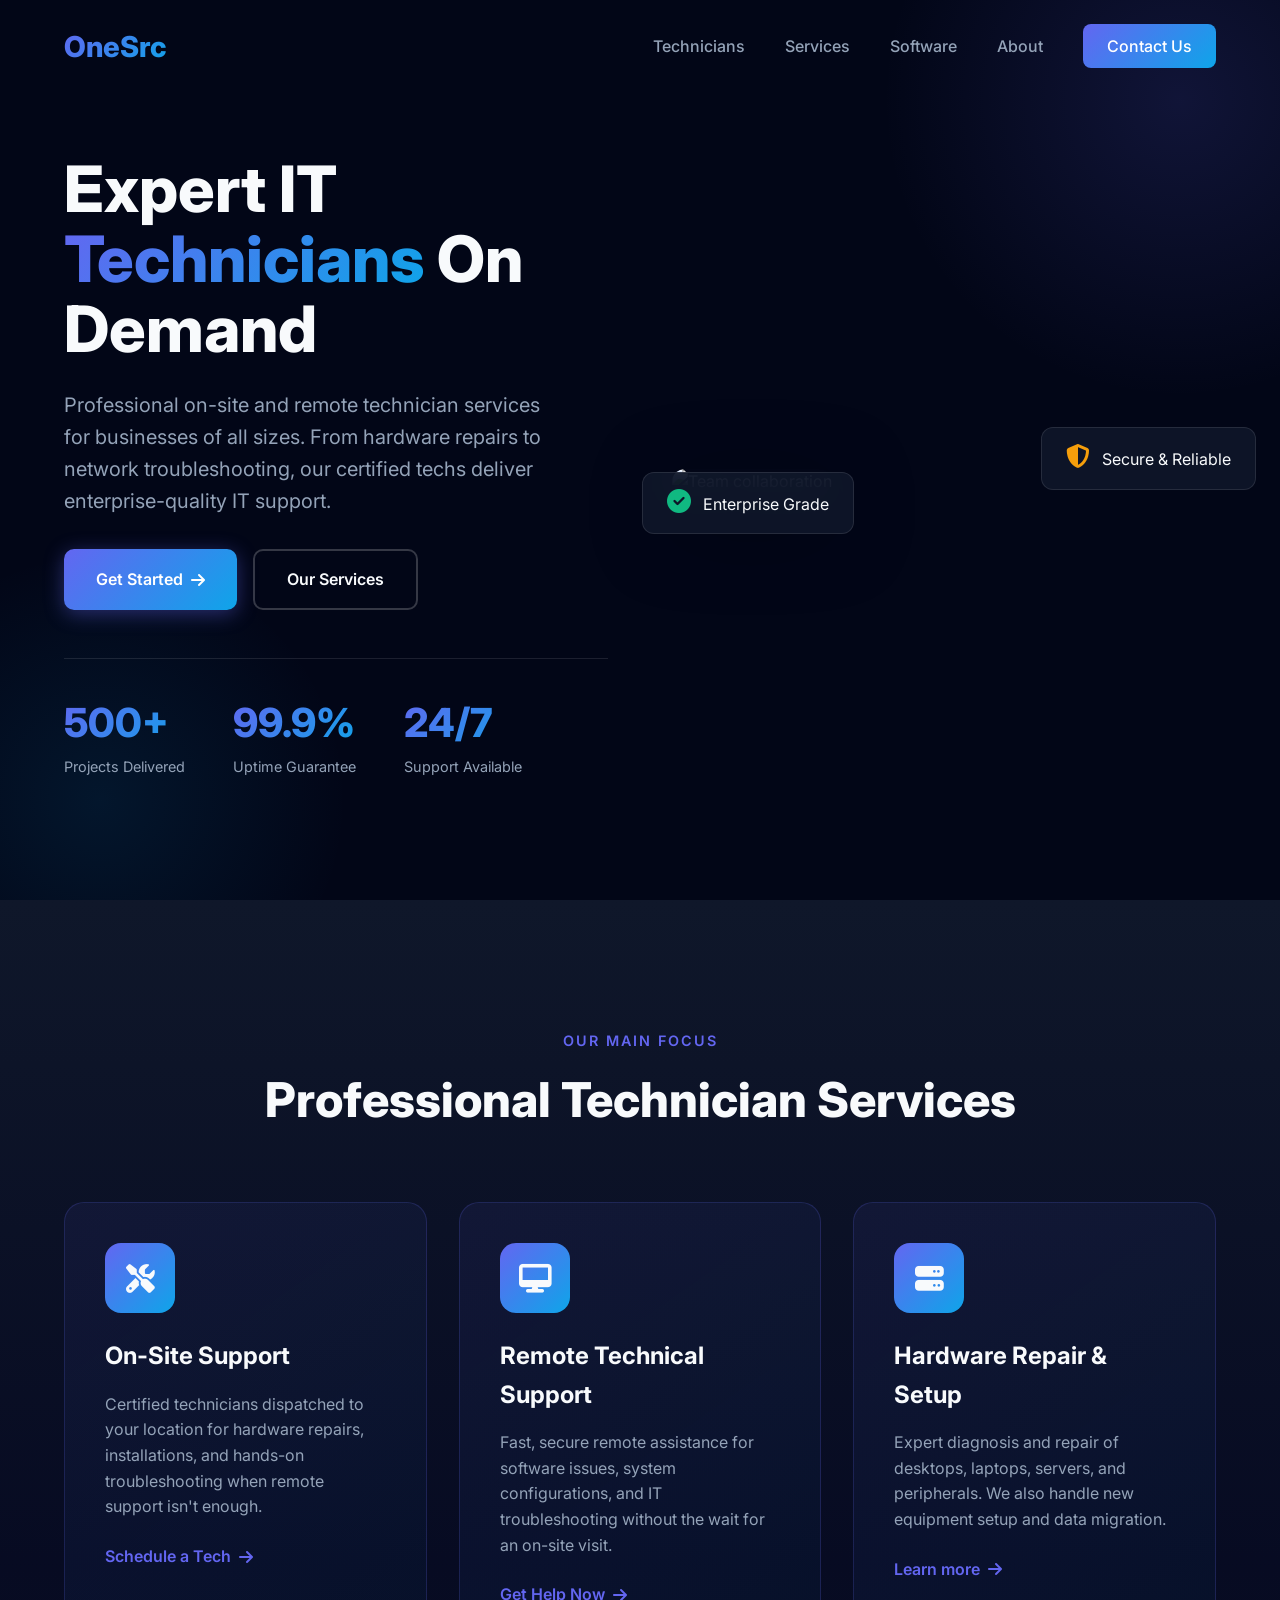
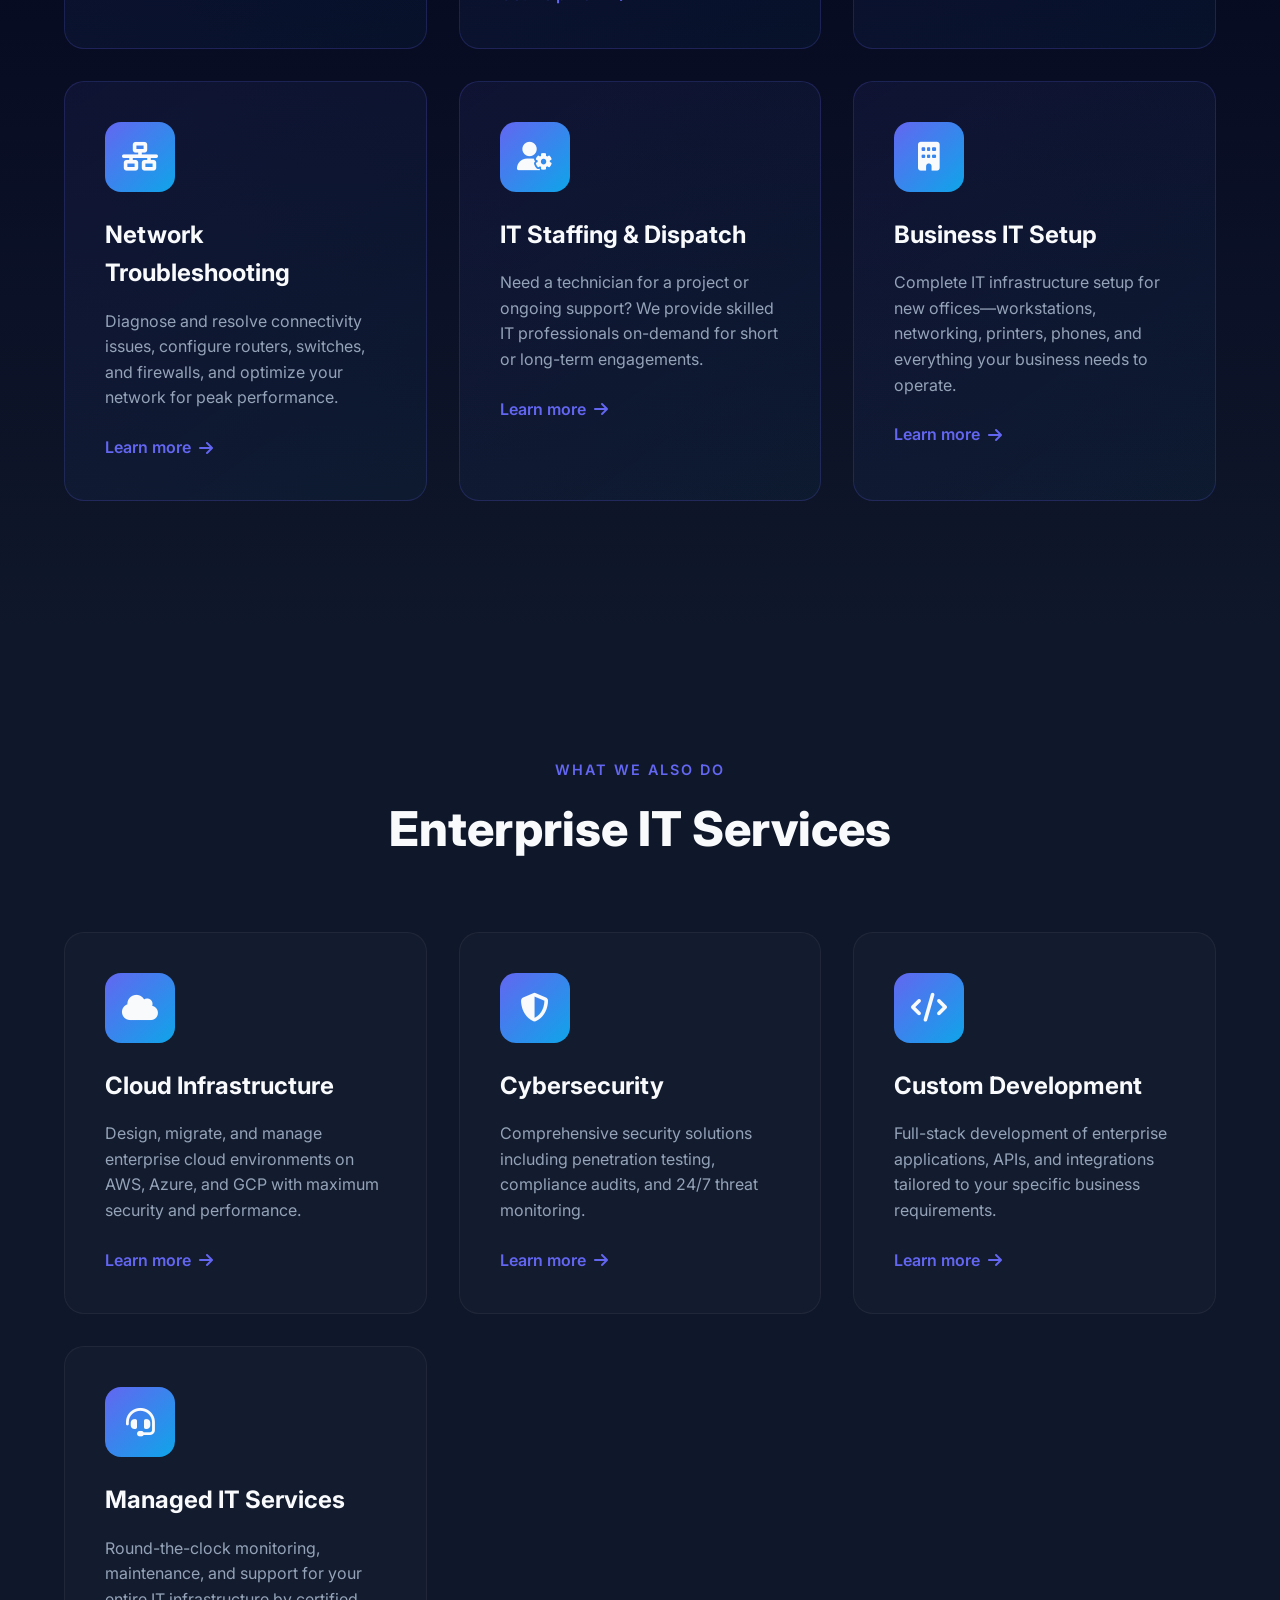
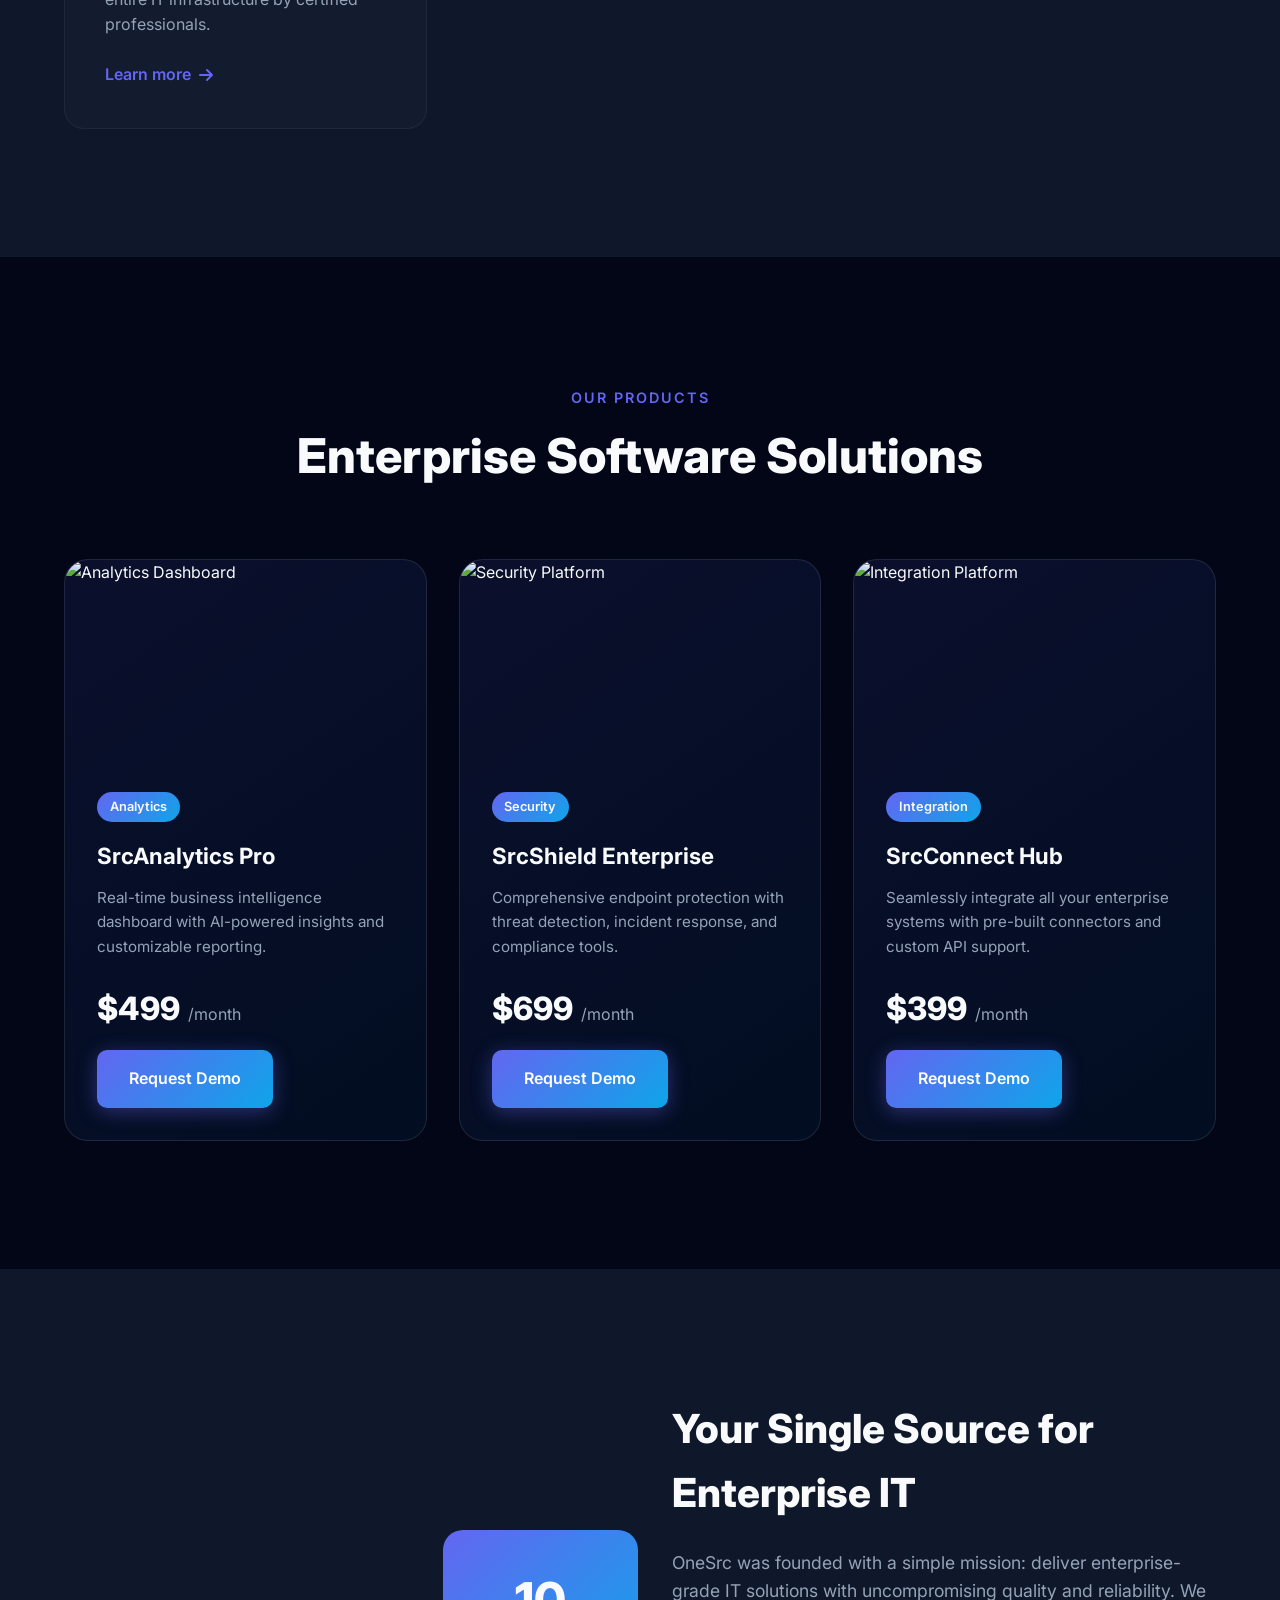
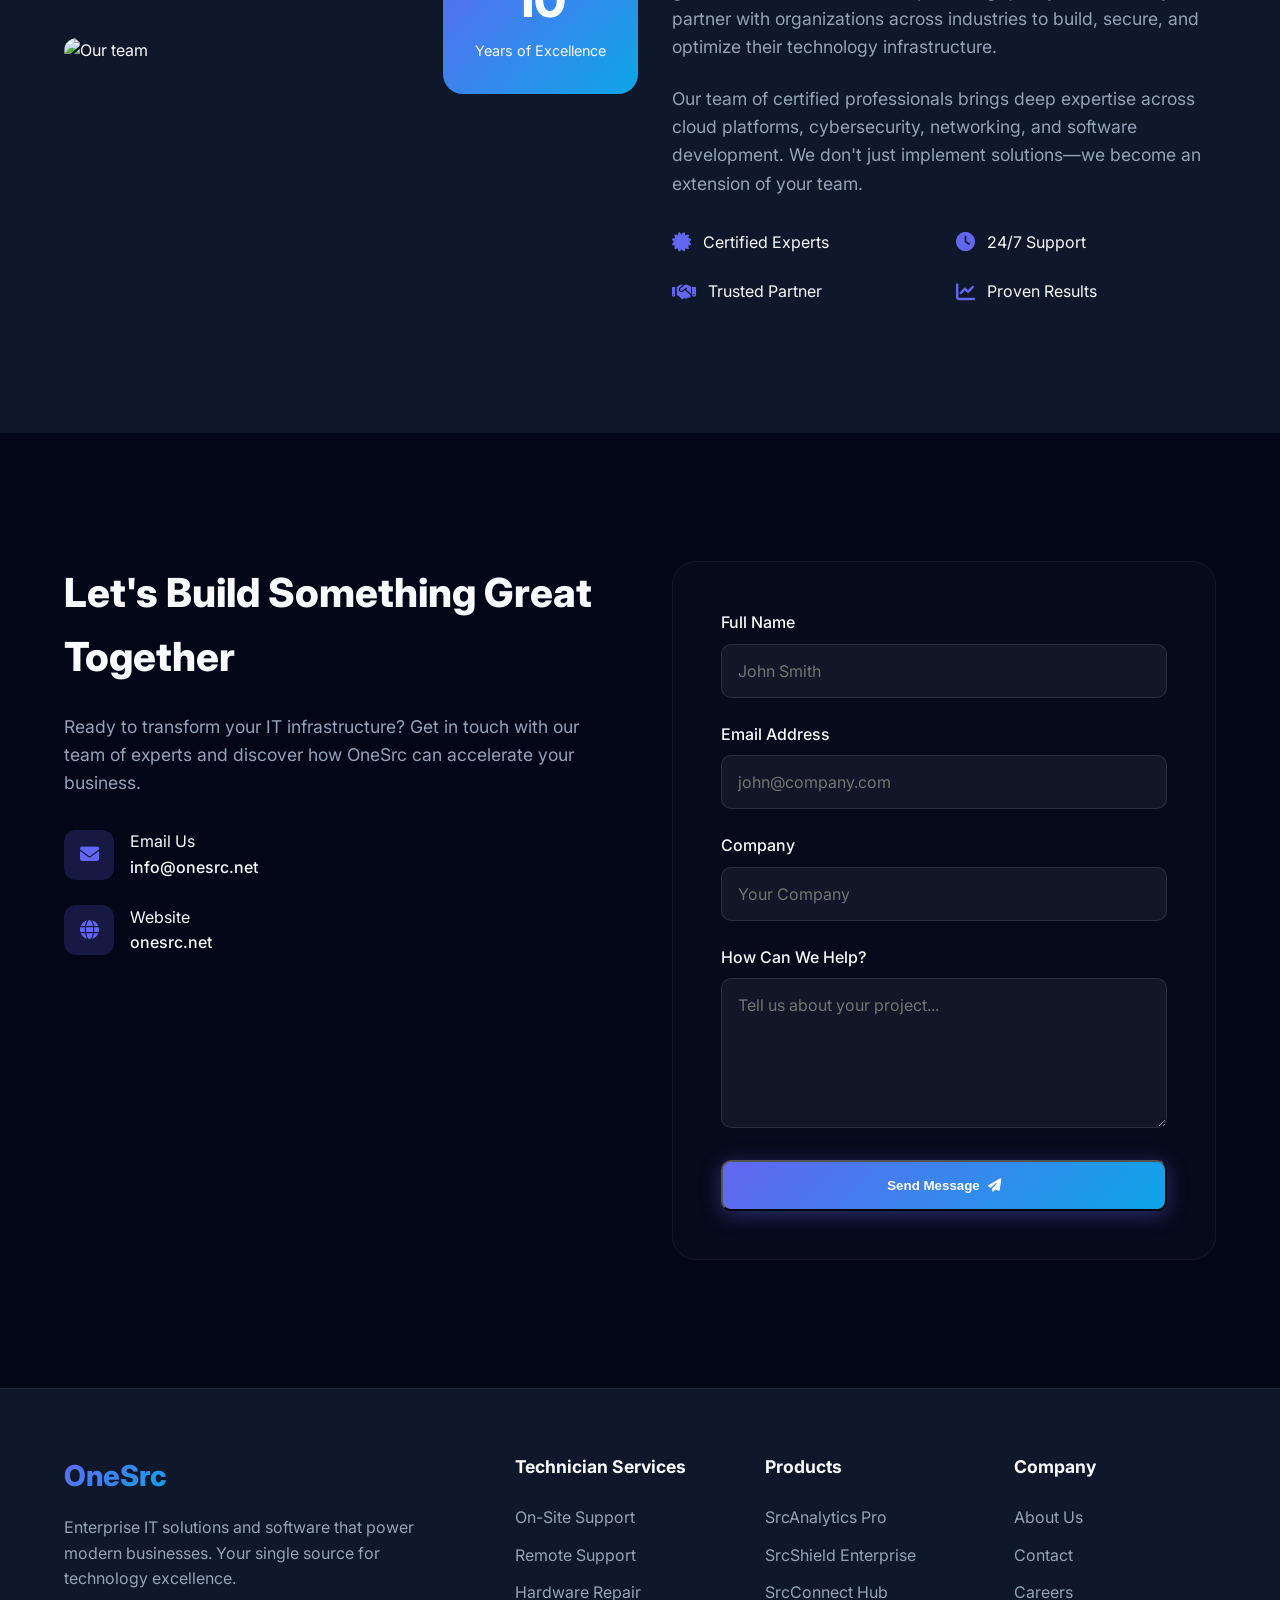
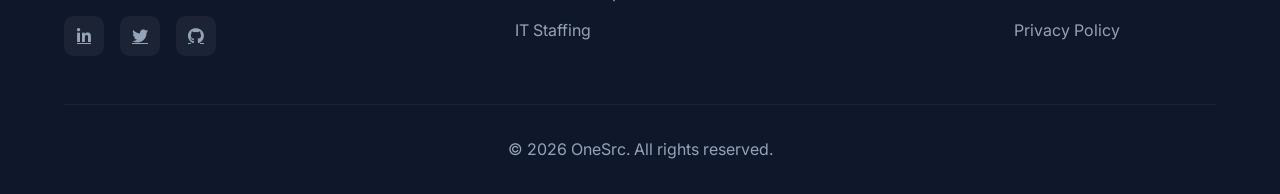
==== commit 55a74093: "Raise software pricing by $200 a month SrcAnalytics Pro $299 to $499, SrcShield Enterprise $499 to $" ====
--- a/index.html
+++ b/index.html
@@ -656,6 +656,43 @@
         .contact-form .btn {
             width: 100%;
             justify-content: center;
+        }
+
+        .contact-form .btn:disabled {
+            opacity: 0.6;
+            cursor: not-allowed;
+            transform: none;
+        }
+
+        .form-honey {
+            display: none;
+        }
+
+        .form-status {
+            display: none;
+            margin-top: 1.5rem;
+            padding: 1rem;
+            border-radius: 10px;
+            font-size: 0.95rem;
+        }
+
+        .form-status.success {
+            display: block;
+            background: rgba(34, 197, 94, 0.1);
+            border: 1px solid rgba(34, 197, 94, 0.3);
+            color: #86efac;
+        }
+
+        .form-status.error {
+            display: block;
+            background: rgba(239, 68, 68, 0.1);
+            border: 1px solid rgba(239, 68, 68, 0.3);
+            color: #fca5a5;
+        }
+
+        .form-status a {
+            color: inherit;
+            font-weight: 600;
         }
 
         /* Footer */
@@ -1013,7 +1050,7 @@
                     <h3>SrcAnalytics Pro</h3>
                     <p>Real-time business intelligence dashboard with AI-powered insights and customizable reporting.</p>
                     <div class="software-price">
-                        <span class="price">$299</span>
+                        <span class="price">$499</span>
                         <span class="period">/month</span>
                     </div>
                     <a href="#contact" class="btn btn-primary">Request Demo</a>
@@ -1028,7 +1065,7 @@
                     <h3>SrcShield Enterprise</h3>
                     <p>Comprehensive endpoint protection with threat detection, incident response, and compliance tools.</p>
                     <div class="software-price">
-                        <span class="price">$499</span>
+                        <span class="price">$699</span>
                         <span class="period">/month</span>
                     </div>
                     <a href="#contact" class="btn btn-primary">Request Demo</a>
@@ -1043,7 +1080,7 @@
                     <h3>SrcConnect Hub</h3>
                     <p>Seamlessly integrate all your enterprise systems with pre-built connectors and custom API support.</p>
                     <div class="software-price">
-                        <span class="price">$199</span>
+                        <span class="price">$399</span>
                         <span class="period">/month</span>
                     </div>
                     <a href="#contact" class="btn btn-primary">Request Demo</a>
@@ -1128,9 +1165,12 @@
                     <label for="message">How Can We Help?</label>
                     <textarea id="message" name="message" required placeholder="Tell us about your project..."></textarea>
                 </div>
+                <!-- Honeypot: bots fill this in, people never see it -->
+                <input type="text" name="_honey" class="form-honey" tabindex="-1" autocomplete="off">
                 <button type="submit" class="btn btn-primary">
                     Send Message <i class="fas fa-paper-plane"></i>
                 </button>
+                <div class="form-status" role="status" aria-live="polite"></div>
             </form>
         </div>
     </section>
@@ -1202,23 +1242,52 @@
             });
         });
 
-        // Form submission
-        function handleSubmit(e) {
+        // Form submission: relayed to info@onesrc.net through FormSubmit (formsubmit.co)
+        async function handleSubmit(e) {
             e.preventDefault();
-            const formData = new FormData(e.target);
+            const form = e.target;
+            const button = form.querySelector('button[type="submit"]');
+            const status = form.querySelector('.form-status');
+            const formData = new FormData(form);
             const name = formData.get('name');
-            const email = formData.get('email');
             const company = formData.get('company');
-            const message = formData.get('message');
-            
-            // Create mailto link with form data
-            const subject = encodeURIComponent(`Contact from ${name} - ${company || 'Website'}`);
-            const body = encodeURIComponent(`Name: ${name}\nEmail: ${email}\nCompany: ${company}\n\nMessage:\n${message}`);
-            
-            window.location.href = `mailto:info@onesrc.net?subject=${subject}&body=${body}`;
-            
-            // Show success message
-            alert('Thank you for your message! Your email client will open to send the message.');
+
+            const payload = {
+                name,
+                email: formData.get('email'),
+                company: company || 'N/A',
+                message: formData.get('message'),
+                _subject: `Website contact from ${name}${company ? ` (${company})` : ''}`,
+                _template: 'table',
+                _honey: formData.get('_honey')
+            };
+
+            const buttonHTML = button.innerHTML;
+            button.disabled = true;
+            button.innerHTML = 'Sending... <i class="fas fa-spinner fa-spin"></i>';
+            status.className = 'form-status';
+
+            try {
+                const res = await fetch('https://formsubmit.co/ajax/info@onesrc.net', {
+                    method: 'POST',
+                    headers: { 'Content-Type': 'application/json', 'Accept': 'application/json' },
+                    body: JSON.stringify(payload)
+                });
+                const data = await res.json();
+                if (!res.ok || String(data.success) !== 'true') {
+                    throw new Error(data.message || `HTTP ${res.status}`);
+                }
+                form.reset();
+                status.textContent = "Thanks! Your message has been sent. We'll be in touch soon.";
+                status.className = 'form-status success';
+            } catch (err) {
+                console.error('Contact form error:', err);
+                status.innerHTML = 'Sorry, something went wrong sending your message. Please email us directly at <a href="mailto:info@onesrc.net">info@onesrc.net</a>.';
+                status.className = 'form-status error';
+            } finally {
+                button.disabled = false;
+                button.innerHTML = buttonHTML;
+            }
         }
 
         // Smooth scroll for anchor links
